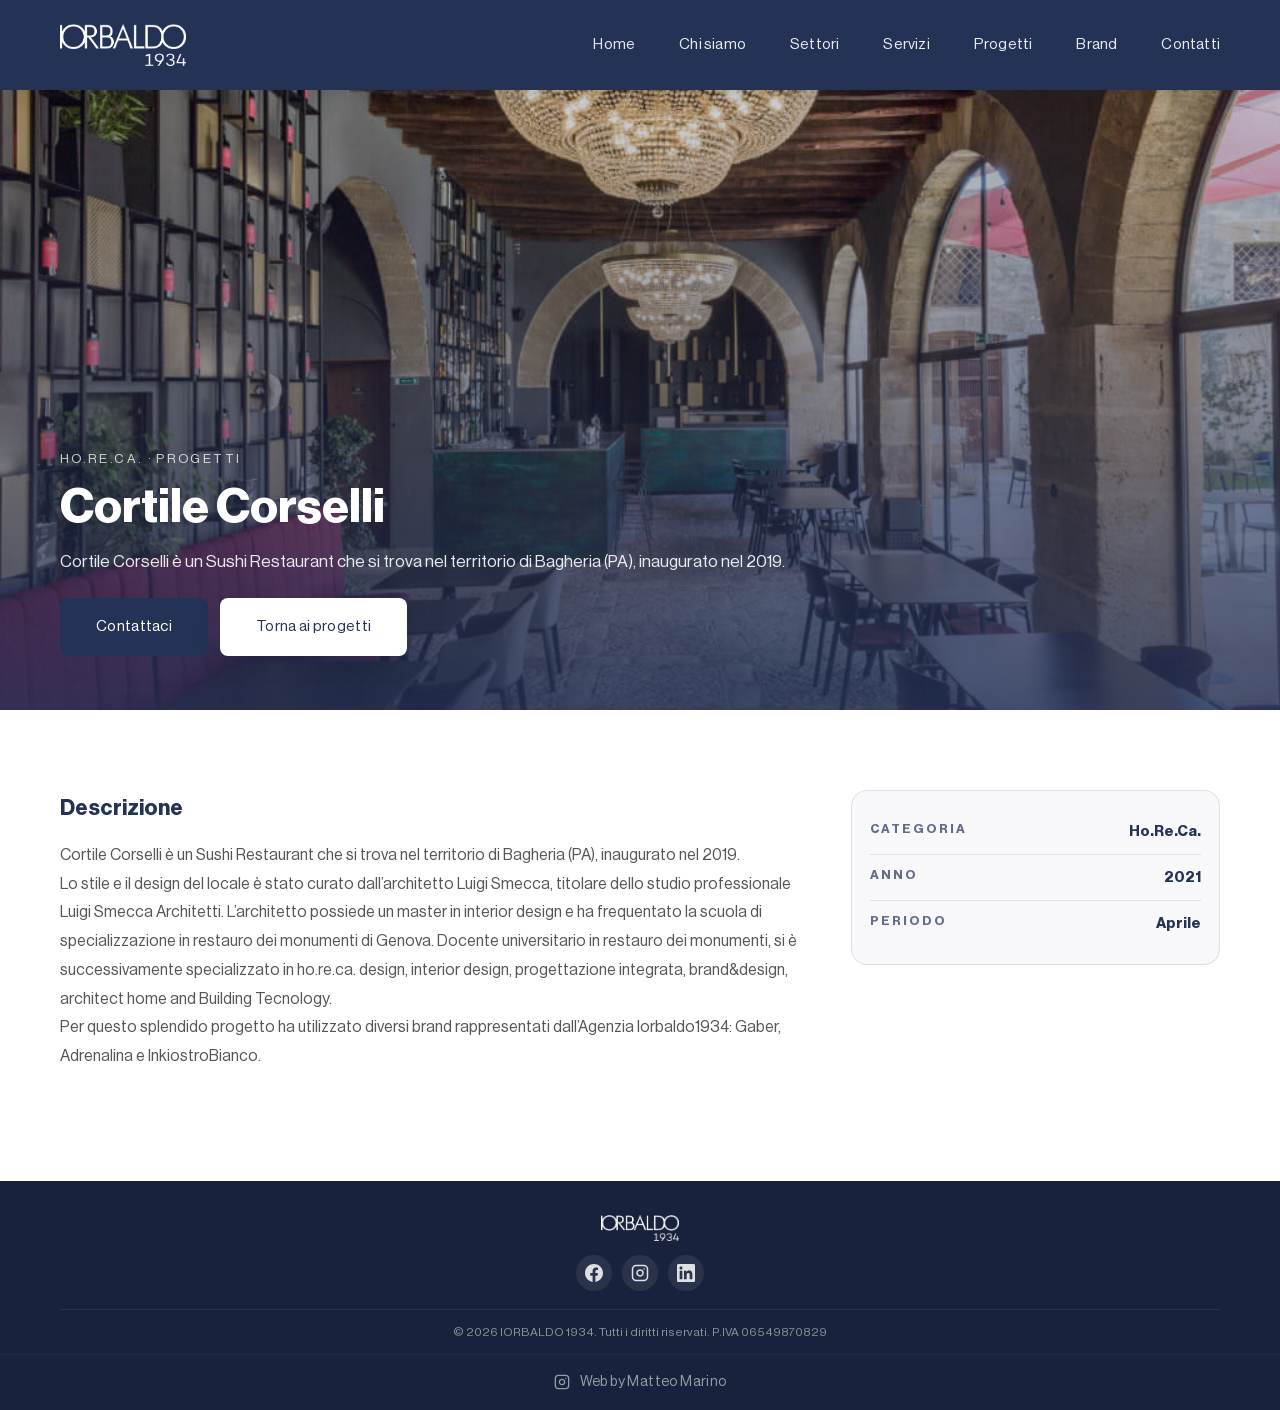
==== cortile-corselli.html @ 889327e1 "v1.1.7" ====
<!DOCTYPE html>
<html lang="it">
<head>
    <meta charset="UTF-8">
    <meta name="viewport" content="width=device-width, initial-scale=1.0">
    <title>Cortile Corselli | IORBALDO 1934</title>
    <meta name="description" content="Cortile Corselli: Sushi Restaurant a Bagheria (PA), progetto inaugurato nel 2019 con interior curato da Luigi Smecca Architetti.">
    <meta name="author" content="IORBALDO 1934">
    <meta name="robots" content="index, follow">
    <link rel="icon" type="image/png" href="favicon.png">
    <link rel="shortcut icon" href="favicon.ico">
    <link rel="apple-touch-icon" href="favicon.png">
    <meta name="theme-color" content="#243256">
    <link rel="stylesheet" href="style.css">
</head>
<body class="project-page">
    <header id="header" class="header">
        <div class="container">
            <nav class="navbar">
                <a href="index.html#home" class="logo" aria-label="Iorbaldo home">
                    <img src="Logo IORBALDO Bianco.png" alt="IORBALDO" class="logo-image">
                </a>
                <ul class="nav-menu" id="navMenu">
                    <li><a href="index.html#home" class="nav-link">Home</a></li>
                    <li><a href="index.html#about" class="nav-link">Chi siamo</a></li>
                    <li><a href="index.html#sectors" class="nav-link">Settori</a></li>
                    <li><a href="index.html#services" class="nav-link">Servizi</a></li>
                    <li><a href="index.html#projects" class="nav-link">Progetti</a></li>
                    <li><a href="index.html#brands" class="nav-link">Brand</a></li>
                    <li><a href="index.html#contact" class="nav-link">Contatti</a></li>
                </ul>
                <button class="hamburger" id="hamburger" aria-label="Menu" aria-expanded="false" aria-controls="navMenu">
                    <span></span>
                    <span></span>
                    <span></span>
                </button>
            </nav>
        </div>
    </header>
    <div class="mobile-menu-backdrop" id="mobileMenuBackdrop" aria-hidden="true"></div>

    <main class="project-detail">
        <section class="project-hero">
            <div class="project-hero-media">
                <img src="progetti/CortileCorselli/cortilecorselli.jpg" alt="Cortile Corselli" loading="eager">
            </div>
            <div class="project-hero-content">
                <div class="container">
                    <div class="project-hero-inner">
                        <p class="project-kicker">Ho.Re.Ca. · Progetti</p>
                        <h1 class="project-h1">Cortile Corselli</h1>
                        <p class="project-lead">
                            Cortile Corselli è un Sushi Restaurant che si trova nel territorio di Bagheria (PA), inaugurato nel 2019.
                        </p>
                        <div class="project-actions">
                            <a class="btn btn-primary" href="index.html#contact">Contattaci</a>
                            <a class="btn btn-light" href="index.html#projects">Torna ai progetti</a>
                        </div>
                    </div>
                </div>
            </div>
        </section>

        <section class="project-content">
            <div class="container">
                <div class="project-content-grid">
                    <div class="project-main">
                        <h2 class="project-h2">Descrizione</h2>
                        <p>
                            Cortile Corselli è un Sushi Restaurant che si trova nel territorio di Bagheria (PA), inaugurato nel 2019.
                        </p>
                        <p>
                            Lo stile e il design del locale è stato curato dall’architetto Luigi Smecca, titolare dello studio professionale Luigi Smecca Architetti. L’architetto possiede un master in interior design e ha frequentato la scuola di specializzazione in restauro dei monumenti di Genova. Docente universitario in restauro dei monumenti, si è successivamente specializzato in ho.re.ca. design, interior design, progettazione integrata, brand&design, architect home and Building Tecnology.
                        </p>
                        <p>
                            Per questo splendido progetto ha utilizzato diversi brand rappresentati dall’Agenzia Iorbaldo1934: Gaber, Adrenalina e InkiostroBianco.
                        </p>
                    </div>
                    <aside class="project-aside" aria-label="Dettagli progetto">
                        <div class="project-spec">
                            <div class="project-spec-row">
                                <span class="project-spec-label">Categoria</span>
                                <span class="project-spec-value">Ho.Re.Ca.</span>
                            </div>
                            <div class="project-spec-row">
                                <span class="project-spec-label">Anno</span>
                                <span class="project-spec-value">2021</span>
                            </div>
                            <div class="project-spec-row">
                                <span class="project-spec-label">Periodo</span>
                                <span class="project-spec-value">Aprile</span>
                            </div>
                        </div>
                    </aside>
                </div>
            </div>
        </section>
    </main>

    <footer class="footer">
        <div class="container">
            <div class="footer-inner">
                <a href="index.html#home" class="footer-logo">
                    <img src="Logo IORBALDO Bianco.png" alt="IORBALDO" class="footer-logo-image">
                </a>
                <div class="footer-social">
                    <a href="#" aria-label="Facebook" class="social-link">
                        <svg width="18" height="18" viewBox="0 0 24 24" fill="currentColor">
                            <path d="M24 12.073c0-6.627-5.373-12-12-12s-12 5.373-12 12c0 5.99 4.388 10.954 10.125 11.854v-8.385H7.078v-3.47h3.047V9.43c0-3.007 1.792-4.669 4.533-4.669 1.312 0 2.686.235 2.686.235v2.953H15.83c-1.491 0-1.956.925-1.956 1.874v2.25h3.328l-.532 3.47h-2.796v8.385C19.612 23.027 24 18.062 24 12.073z"/>
                        </svg>
                    </a>
                    <a href="#" aria-label="Instagram" class="social-link">
                        <svg width="18" height="18" viewBox="0 0 24 24" fill="none" stroke="currentColor" stroke-width="2" stroke-linecap="round" stroke-linejoin="round">
                            <rect x="2" y="2" width="20" height="20" rx="5" ry="5"></rect>
                            <path d="M16 11.37A4 4 0 1 1 12.63 8 4 4 0 0 1 16 11.37z"></path>
                            <line x1="17.5" y1="6.5" x2="17.51" y2="6.5"></line>
                        </svg>
                    </a>
                    <a href="#" aria-label="LinkedIn" class="social-link">
                        <svg width="18" height="18" viewBox="0 0 24 24" fill="currentColor">
                            <path d="M20.447 20.452h-3.554v-5.569c0-1.328-.027-3.037-1.852-3.037-1.853 0-2.136 1.445-2.136 2.939v5.667H9.351V9h3.414v1.561h.046c.477-.9 1.637-1.85 3.37-1.85 3.601 0 4.267 2.37 4.267 5.455v6.286zM5.337 7.433c-1.144 0-2.063-.926-2.063-2.065 0-1.138.92-2.063 2.063-2.063 1.14 0 2.064.925 2.064 2.063 0 1.139-.925 2.065-2.064 2.065zm1.782 13.019H3.555V9h3.564v11.452zM22.225 0H1.771C.792 0 0 .774 0 1.729v20.542C0 23.227.792 24 1.771 24h20.451C23.2 24 24 23.227 24 22.271V1.729C24 .774 23.2 0 22.222 0h.003z"/>
                        </svg>
                    </a>
                </div>
            </div>
            <div class="footer-bottom">
                <p>&copy; 2026 IORBALDO 1934. Tutti i diritti riservati. P.IVA 06549870829</p>
            </div>
        </div>
    </footer>

    <div class="web-credit">
        <div class="container">
            <a href="https://instagram.com/_matteomarino" target="_blank" rel="noopener noreferrer" class="web-credit-link">
                <svg width="16" height="16" viewBox="0 0 24 24" fill="none" stroke="currentColor" stroke-width="2" stroke-linecap="round" stroke-linejoin="round" aria-hidden="true">
                    <rect x="2" y="2" width="20" height="20" rx="5" ry="5"/>
                    <path d="M16 11.37A4 4 0 1 1 12.63 8 4 4 0 0 1 16 11.37z"/>
                    <line x1="17.5" y1="6.5" x2="17.51" y2="6.5"/>
                </svg>
                <span>Web by Matteo Marino</span>
            </a>
        </div>
    </div>

    <script src="script.js"></script>
</body>
</html>
---- style.css ----
/* =========================================
   IORBALDO 1934 - PREMIUM FURNITURE AGENCY
   ========================================= */

@font-face {
    font-family: 'Neue Haas Display';
    src: url('NeueHaasDisplayRoman.ttf') format('truetype');
    font-weight: 400;
    font-style: normal;
    font-display: swap;
}

@font-face {
    font-family: 'Neue Haas Display';
    src: url('NeueHaasDisplayBold.ttf') format('truetype');
    font-weight: 700;
    font-style: normal;
    font-display: swap;
}

/* --- RESET --- */
*,
*::before,
*::after {
    margin: 0;
    padding: 0;
    box-sizing: border-box;
}

/* --- CSS VARIABLES --- */
:root {
    /* Palette colori richiesta */
    --primary-blue: #243256;
    --primary-blue-dark: #18223C;
    --primary-blue-light: #31436F;
    --white: #ffffff;
    --gray-light: #f7f7f7;
    --gray-text: #555555;
    --black: #222222;
    
    /* Tipografia */
    --font-primary: 'Neue Haas Display', -apple-system, BlinkMacSystemFont, 'Helvetica Neue', Arial, sans-serif;
    --font-heading: 'Neue Haas Display', -apple-system, BlinkMacSystemFont, 'Helvetica Neue', Arial, sans-serif;
    
    /* Spacing */
    --section-padding: 100px;
    --container-width: 1400px;
    --radius-sm: 8px;
    --radius-md: 16px;
    --radius-lg: 24px;
    
    /* Transitions */
    --transition-fast: 0.2s cubic-bezier(0.4, 0, 0.2, 1);
    --transition-base: 0.35s cubic-bezier(0.4, 0, 0.2, 1);
    --transition-slow: 0.6s cubic-bezier(0.4, 0, 0.2, 1);
    
    /* Shadows */
    --shadow-sm: 0 2px 8px rgba(0, 0, 0, 0.04);
    --shadow-md: 0 8px 30px rgba(0, 0, 0, 0.06);
    --shadow-lg: 0 20px 60px rgba(0, 0, 0, 0.08);
    --shadow-xl: 0 30px 80px rgba(36, 50, 86, 0.12);
}

/* --- BASE --- */
html {
    scroll-behavior: smooth;
    -webkit-text-size-adjust: 100%;
    overflow-x: hidden;
    overscroll-behavior-x: none;
}

body {
    font-family: var(--font-primary);
    color: var(--black);
    background-color: var(--white);
    line-height: 1.7;
    font-weight: 400;
    font-size: 16px;
    overflow-x: hidden;
    width: 100%;
    touch-action: pan-y;
    -webkit-font-smoothing: antialiased;
    -moz-osx-font-smoothing: grayscale;
}

img {
    max-width: 100%;
    height: auto;
    display: block;
}

a {
    color: inherit;
    text-decoration: none;
    transition: color var(--transition-fast);
}

ul {
    list-style: none;
}

button {
    font-family: inherit;
    cursor: pointer;
    border: none;
    background: none;
}

/* --- CONTAINER --- */
.container {
    width: 100%;
    max-width: var(--container-width);
    margin: 0 auto;
    padding: 0 60px;
}

@media (max-width: 1024px) {
    :root {
        --section-padding: 100px;
    }
    .container {
        padding: 0 40px;
    }
}

@media (max-width: 768px) {
    :root {
        --section-padding: 80px;
    }
    .container {
        padding: 0 16px;
    }
    html {
        font-size: 14px;
    }
    p, li {
        line-height: 1.6;
    }
}

@media (max-width: 520px) {
    :root {
        --section-padding: 64px;
    }
    html {
        font-size: 13.5px;
    }
    .container {
        padding: 0 14px;
    }
}

/* --- GENERIC SECTIONS --- */
section {
    position: relative;
}

.section-header {
    text-align: left;
    max-width: 800px;
    margin: 0 0 56px;
}

.section-title {
    font-family: var(--font-heading);
    font-size: 2.75rem;
    font-weight: 700;
    color: var(--black);
    line-height: 1.2;
    margin-bottom: 10px;
    position: relative;
    display: inline-block;
}

.title-underline {
    display: block;
    width: 70px;
    height: 4px;
    background-color: var(--primary-blue);
    border-radius: 2px;
    margin-top: 18px;
}

.title-underline.center {
    margin: 18px 0 0;
}

.section-subtitle {
    font-size: 1.1rem;
    color: var(--gray-text);
    margin-top: 20px;
    line-height: 1.7;
}

@media (max-width: 768px) {
    .section-title {
        font-size: 1.75rem;
    }
    .section-subtitle {
        font-size: 0.92rem;
        margin-top: 14px;
    }
    .section-header {
        margin-bottom: 44px;
    }
    .title-underline {
        width: 54px;
        height: 3px;
        margin-top: 12px;
    }
    .title-underline.center {
        margin-top: 12px;
    }
}

@media (max-width: 520px) {
    .section-title {
        font-size: 1.45rem;
    }
    .section-subtitle {
        font-size: 0.85rem;
    }
    .section-header {
        margin-bottom: 32px;
    }
}

/* --- BUTTONS --- */
.btn {
    display: inline-flex;
    align-items: center;
    justify-content: center;
    gap: 10px;
    padding: 16px 36px;
    font-size: 0.95rem;
    font-weight: 500;
    letter-spacing: 0.3px;
    border-radius: var(--radius-sm);
    transition: all var(--transition-base);
    cursor: pointer;
    white-space: nowrap;
    text-align: center;
}

.btn-primary {
    background-color: var(--primary-blue);
    color: var(--white);
    box-shadow: 0 8px 24px rgba(36, 50, 86, 0.2);
}

.btn-primary:hover {
    background-color: var(--primary-blue-dark);
    box-shadow: 0 12px 32px rgba(36, 50, 86, 0.3);
    transform: translateY(-2px);
}

.btn-primary:active {
    transform: translateY(0);
}

.btn-light {
    background-color: var(--white);
    color: var(--primary-blue);
    box-shadow: 0 8px 24px rgba(0, 0, 0, 0.1);
}

.btn-light:hover {
    background-color: #f0f7ff;
    transform: translateY(-2px);
    box-shadow: 0 12px 32px rgba(0, 0, 0, 0.15);
}

.btn-full {
    width: 100%;
}

.btn-sm {
    padding: 11px 24px;
    font-size: 0.82rem;
    letter-spacing: 0.4px;
    font-weight: 600;
    text-transform: uppercase;
    gap: 8px;
}

.btn-sm svg {
    width: 14px !important;
    height: 14px !important;
}

/* --- HEADER / NAVBAR --- */
.header {
    position: fixed;
    top: 0;
    left: 0;
    width: 100%;
    z-index: 1000;
    background-color: var(--primary-blue);
    transition: all var(--transition-base);
    box-shadow: 0 2px 20px rgba(24, 34, 60, 0.15);
}

.navbar {
    display: flex;
    align-items: center;
    justify-content: space-between;
    height: 90px;
    transition: height var(--transition-base);
}

/* Logo Header */
.logo {
    display: inline-flex;
    align-items: center;
    justify-content: center;
    height: 100%;
    text-decoration: none;
    transition: transform var(--transition-fast);
}

.logo:hover {
    transform: scale(1.02);
}

.logo-image {
    display: block;
    width: auto;
    height: 42px;
    object-fit: contain;
    transition:
        height var(--transition-base),
        filter var(--transition-base),
        transform var(--transition-fast);
}

.header.scrolled .logo-image {
    height: 36px;
}

.logo:active .logo-image {
    transform: scale(0.98);
}

/* Nav Menu */
.nav-menu {
    display: flex;
    align-items: center;
    gap: 44px;
}

.nav-link {
    position: relative;
    font-size: 0.95rem;
    font-weight: 400;
    color: rgba(255, 255, 255, 0.9);
    padding: 8px 0;
    letter-spacing: 0.2px;
}

.nav-link::after {
    content: '';
    position: absolute;
    bottom: 0;
    left: 0;
    width: 0;
    height: 2px;
    background-color: var(--white);
    transition: width var(--transition-base);
    border-radius: 1px;
}

.nav-link:hover,
.nav-link.active {
    color: var(--white);
}

.nav-link:hover::after,
.nav-link.active::after {
    width: 100%;
}

/* Hamburger */
.hamburger {
    display: none;
    flex-direction: column;
    gap: 6px;
    padding: 8px;
    border: 0;
    border-radius: 0;
    background: transparent;
    z-index: 1001;
    transition: transform var(--transition-base), opacity var(--transition-base);
}

.hamburger span {
    width: 28px;
    height: 2px;
    background-color: var(--white);
    transition: all var(--transition-base);
    border-radius: 2px;
}

.hamburger:hover {
    transform: translateY(-1px);
    opacity: 0.82;
}

.mobile-menu-backdrop {
    position: fixed;
    inset: 0;
    background: rgba(7, 20, 38, 0.42);
    backdrop-filter: blur(6px);
    -webkit-backdrop-filter: blur(6px);
    opacity: 0;
    visibility: hidden;
    pointer-events: none;
    transition: opacity var(--transition-base), visibility var(--transition-base);
    z-index: 998;
}

.mobile-menu-backdrop.active {
    opacity: 1;
    visibility: visible;
    pointer-events: auto;
}

.hamburger.active span:nth-child(1) {
    transform: translateY(8px) rotate(45deg);
}

.hamburger.active span:nth-child(2) {
    opacity: 0;
    transform: translateX(-10px);
}

.hamburger.active span:nth-child(3) {
    transform: translateY(-8px) rotate(-45deg);
}

/* Header Scroll State */
.header.scrolled {
    background-color: rgba(36, 50, 86, 0.97);
    backdrop-filter: blur(10px);
    -webkit-backdrop-filter: blur(10px);
    box-shadow: 0 4px 30px rgba(24, 34, 60, 0.25);
}

.header.scrolled .navbar {
    height: 72px;
}

/* Mobile Menu */
@media (max-width: 960px) {
    .navbar {
        position: relative;
        justify-content: space-between;
    }

    .logo {
        position: static;
        left: auto;
        transform: none;
    }

    .hamburger {
        display: flex;
    }
    
    .nav-menu {
        position: fixed;
        top: 14px;
        right: -100%;
        width: min(390px, calc(100% - 28px));
        height: calc(100vh - 28px);
        background: rgba(24, 34, 60, 0.98);
        flex-direction: column;
        align-items: flex-start;
        justify-content: flex-start;
        padding: 92px 24px 24px;
        gap: 0;
        border-radius: 20px 0 0 20px;
        border: 0;
        transition: right var(--transition-slow);
        box-shadow: -18px 0 42px rgba(0, 0, 0, 0.22);
        overflow-y: auto;
        z-index: 999;
    }

    .nav-menu::before {
        content: 'Menu';
        display: block;
        width: 100%;
        margin-bottom: 18px;
        font-size: 0.78rem;
        line-height: 1;
        font-weight: 600;
        letter-spacing: 0.22em;
        text-transform: uppercase;
        color: rgba(255, 255, 255, 0.66);
    }

    .nav-menu li {
        width: 100%;
        list-style: none;
        opacity: 0;
        transform: translateX(16px);
        transition: opacity 0.35s ease, transform 0.45s ease;
    }
    
    .nav-menu.active {
        right: 0;
    }
    
    .nav-menu.active li {
        opacity: 1;
        transform: translateX(0);
    }

    .nav-menu.active li:nth-child(1) { transition-delay: 0.05s; }
    .nav-menu.active li:nth-child(2) { transition-delay: 0.08s; }
    .nav-menu.active li:nth-child(3) { transition-delay: 0.11s; }
    .nav-menu.active li:nth-child(4) { transition-delay: 0.14s; }
    .nav-menu.active li:nth-child(5) { transition-delay: 0.17s; }
    .nav-menu.active li:nth-child(6) { transition-delay: 0.2s; }
    .nav-menu.active li:nth-child(7) { transition-delay: 0.23s; }

    .nav-link {
        display: flex;
        align-items: center;
        justify-content: space-between;
        font-size: 1rem;
        font-weight: 400;
        padding: 15px 0;
        width: 100%;
        color: rgba(255, 255, 255, 0.92);
        border: 0;
        border-bottom: 1px solid rgba(255, 255, 255, 0.12);
        border-radius: 0;
        background: transparent;
        box-shadow: none;
    }
    
    .nav-link::after {
        display: block;
        position: static;
        width: auto;
        height: auto;
        background: none;
        content: '›';
        font-size: 1.25rem;
        line-height: 1;
        color: rgba(255, 255, 255, 0.62);
        transition: transform var(--transition-base), color var(--transition-base);
    }
    
    .nav-link:hover,
    .nav-link.active {
        color: var(--white);
        padding-left: 6px;
        background: transparent;
        border-color: rgba(255, 255, 255, 0.22);
        transform: none;
    }

    .nav-link:hover::after,
    .nav-link.active::after {
        color: var(--white);
        transform: translateX(3px);
    }

    .logo-image {
        height: 36px;
    }
    .header.scrolled .logo-image {
        height: 32px;
    }
}

/* Mobile ancora più piccolo (≤600px) */
@media (max-width: 600px) {
    .hamburger {
        padding: 6px;
    }
    .hamburger span {
        width: 24px;
    }
    .nav-menu {
        top: 10px;
        width: calc(100% - 20px);
        height: calc(100vh - 20px);
        padding: 82px 16px 18px;
        border-radius: 16px 0 0 16px;
    }
    .nav-menu::before {
        font-size: 0.72rem;
        margin-bottom: 14px;
    }
    .nav-link {
        font-size: 0.95rem;
        padding: 13px 0;
    }
    .logo-image {
        height: 30px;
    }
    .header.scrolled .logo-image {
        height: 26px;
    }
}

/* --- HERO SECTION (background image full screen, testi centrati) --- */
.hero {
    min-height: 100vh;
    padding-top: 0;
    display: flex;
    align-items: center;
    justify-content: center;
    position: relative;
    background-color: #0b1a2e;
    overflow: hidden;
}

.hero-slider {
    position: absolute;
    inset: 0;
    z-index: 0;
}

.hero-slide {
    position: absolute;
    inset: 0;
    background-size: cover;
    background-position: center;
    background-repeat: no-repeat;
    opacity: 0;
    transform: translateZ(0) scale(1.02);
    -webkit-transform: translateZ(0) scale(1.02);
    backface-visibility: hidden;
    -webkit-backface-visibility: hidden;
    transition: opacity 0.9s ease, transform 5.2s linear;
    will-change: opacity, transform;
}

.hero-slide.active {
    opacity: 1;
    transform: translateZ(0) scale(1.06);
    -webkit-transform: translateZ(0) scale(1.06);
}

.hero-overlay {
    position: absolute;
    inset: 0;
    background: transparent;
    z-index: 1;
    pointer-events: none;
}

.hero-content {
    position: relative;
    z-index: 2;
    text-align: center;
    max-width: 880px;
    margin: 0 auto;
    padding: 120px 0 60px;
    animation: heroFadeUp 1.2s cubic-bezier(0.22, 1, 0.36, 1);
}

.hero-brand-wrap {
    position: absolute;
    left: 0;
    right: 0;
    bottom: 0;
    padding: 18px 0;
    background-color: rgba(36, 50, 86, 0.78);
    border-top: 1px solid rgba(255, 255, 255, 0.12);
    z-index: 3;
    pointer-events: auto;
}

.hero-brand-inner {
    display: flex;
    justify-content: flex-end;
}

.hero-brand {
    display: none;
    flex-direction: column;
    align-items: flex-end;
    gap: 12px;
}

.hero-brand.active {
    display: flex;
}

.hero-brand img {
    height: 34px;
    width: auto;
    opacity: 0.92;
    filter: brightness(0) invert(1);
}

.hero-brand-btn {
    padding: 10px 16px;
    font-size: 0.82rem;
    font-weight: 600;
}

/* Hero Eyebrow */
.hero-eyebrow {
    display: inline-block;
    font-size: 0.88rem;
    font-weight: 600;
    letter-spacing: 4px;
    text-transform: uppercase;
    color: #ffffff;
    margin-bottom: 28px;
    padding: 10px 26px;
    background-color: rgba(36, 50, 86, 0.7);
    backdrop-filter: blur(6px);
    border: 1px solid rgba(255, 255, 255, 0.3);
    border-radius: 50px;
    box-shadow: 0 6px 20px rgba(0, 0, 0, 0.2);
}

.hero-title {
    font-family: var(--font-heading);
    font-size: 3.6rem;
    font-weight: 700;
    line-height: 1.12;
    color: #ffffff;
    margin-bottom: 28px;
    letter-spacing: -0.6px;
    text-shadow: 0 4px 24px rgba(0, 0, 0, 0.45);
}

.hero-title strong {
    color: #ffffff;
    font-weight: 700;
    background: linear-gradient(135deg, #ffffff 0%, #d3e7ff 100%);
    -webkit-background-clip: text;
    background-clip: text;
    -webkit-text-fill-color: transparent;
}

.hero-description {
    font-size: 1.18rem;
    color: rgba(255, 255, 255, 0.92);
    margin: 0 auto 44px;
    line-height: 1.8;
    max-width: 700px;
    font-weight: 300;
    text-shadow: 0 2px 14px rgba(0, 0, 0, 0.35);
}

.hero-content .btn {
    padding: 17px 40px;
    font-size: 0.98rem;
    font-weight: 600;
    letter-spacing: 0.6px;
    box-shadow: 0 14px 34px rgba(36, 50, 86, 0.5);
    border: 1px solid rgba(255, 255, 255, 0.25);
}

.hero-content .btn:hover {
    transform: translateY(-3px) scale(1.02);
    box-shadow: 0 20px 44px rgba(36, 50, 86, 0.65);
}

/* Scroll Down Indicator - adattato a sfondo scuro */
.scroll-down {
    position: absolute;
    bottom: 28px;
    left: 50%;
    transform: translateX(-50%);
    z-index: 3;
    width: 30px;
    height: 50px;
    display: flex;
    align-items: flex-start;
    justify-content: center;
    border: 2px solid rgba(255, 255, 255, 0.9);
    border-radius: 20px;
    transition: all var(--transition-base);
}

.scroll-down span {
    display: block;
    width: 5px;
    height: 10px;
    background-color: #ffffff;
    border-radius: 3px;
    margin-top: 8px;
    animation: scrollDown 2s ease-in-out infinite;
    box-shadow: 0 0 8px rgba(255, 255, 255, 0.5);
}

.scroll-down:hover {
    border-color: #ffffff;
    transform: translateX(-50%) scale(1.06);
    box-shadow: 0 0 20px rgba(255, 255, 255, 0.25);
}

.scroll-down:hover span {
    background-color: #ffffff;
}

@keyframes scrollDown {
    0%, 100% {
        transform: translateY(0);
        opacity: 1;
    }
    50% {
        transform: translateY(12px);
        opacity: 0.4;
    }
}

/* Hero Animations */
@keyframes heroFadeUp {
    from {
        opacity: 0;
        transform: translateY(40px);
    }
    to {
        opacity: 1;
        transform: translateY(0);
    }
}

/* Responsive Hero */
@media (max-width: 1024px) {
    .hero-slide {
        background-position: 60% center;
    }
    .hero-content {
        max-width: 760px;
        padding: 110px 0 60px;
    }
    .hero-title {
        font-size: 2.8rem;
    }
    .hero-description {
        font-size: 1.05rem;
        max-width: 620px;
        margin-bottom: 38px;
    }
}

@media (max-width: 768px) {
    .hero {
        min-height: 100vh;
        padding: 0;
    }
    .hero-slide {
        background-position: 70% center;
    }
    .hero-overlay {
        background: transparent;
    }
    .hero-content {
        padding: 100px 0 70px;
    }
    .hero-eyebrow {
        font-size: 0.76rem;
        letter-spacing: 3px;
        padding: 8px 20px;
        margin-bottom: 22px;
    }
    .hero-title {
        font-size: 1.9rem;
        margin-bottom: 22px;
    }
    .hero-description {
        font-size: 0.95rem;
        margin-bottom: 32px;
        max-width: 520px;
    }
    .hero-content .btn {
        padding: 13px 30px;
        font-size: 0.88rem;
    }
    .hero-brand-wrap {
        padding: 14px 0;
    }
    .hero-brand {
        gap: 10px;
    }
    .hero-brand img {
        height: 28px;
    }
    .hero-brand-btn {
        padding: 9px 14px;
        font-size: 0.78rem;
    }
    .scroll-down {
        display: none;
    }
}

@media (max-width: 520px) {
    .hero-slide {
        background-position: 75% center;
    }
    .hero-content {
        padding: 90px 0 60px;
    }
    .hero-eyebrow {
        font-size: 0.7rem;
        letter-spacing: 2.4px;
        padding: 6px 18px;
        margin-bottom: 18px;
    }
    .hero-title {
        font-size: 1.55rem;
        margin-bottom: 18px;
    }
    .hero-description {
        font-size: 0.86rem;
        line-height: 1.7;
        margin-bottom: 28px;
    }
    .hero-content .btn {
        padding: 12px 26px;
        font-size: 0.82rem;
    }
    .hero-brand img {
        height: 26px;
    }
    .hero-brand-btn {
        padding: 9px 13px;
    }
}

/* --- ABOUT SECTION --- */
.about {
    padding: var(--section-padding) 0;
    background-color: var(--white);
}

.about-grid {
    display: grid;
    grid-template-columns: 1.1fr 1fr;
    gap: 100px;
    align-items: center;
}

.about-text p {
    color: var(--gray-text);
    font-size: 1rem;
    margin-bottom: 20px;
}

.about-text p strong {
    color: var(--black);
    font-weight: 600;
}

.about-list {
    display: grid;
    grid-template-columns: repeat(2, 1fr);
    gap: 12px 24px;
    margin: 28px 0 32px;
}

.about-list li {
    display: flex;
    align-items: center;
    gap: 12px;
    font-size: 1rem;
    color: var(--black);
    font-weight: 500;
}

.list-dot {
    flex-shrink: 0;
    width: 10px;
    height: 10px;
    border-radius: 50%;
    background-color: var(--primary-blue);
    box-shadow: 0 0 0 4px rgba(36, 50, 86, 0.12);
}

.about-image img {
    width: 100%;
    aspect-ratio: 4/5;
    object-fit: cover;
    border-radius: var(--radius-lg);
    box-shadow: var(--shadow-lg);
    transition: transform var(--transition-slow), box-shadow var(--transition-slow);
    position: relative;
    z-index: 2;
}

.about-image {
    position: relative;
    margin-left: auto;
}

.about-image::before {
    content: none;
    position: absolute;
    top: -18px;
    left: -18px;
    width: 72%;
    height: 72%;
    background-color: rgba(36, 50, 86, 0.06);
    border-radius: var(--radius-lg);
    z-index: 1;
}

.about-image::after {
    content: none;
    position: absolute;
    bottom: -18px;
    right: -18px;
    width: 72%;
    height: 72%;
    border: 1px solid rgba(36, 50, 86, 0.18);
    border-radius: var(--radius-lg);
    z-index: 1;
}

.about-image:hover img {
    transform: scale(1.03);
    box-shadow: var(--shadow-xl);
}

@media (max-width: 1024px) {
    .about-grid {
        grid-template-columns: 1fr;
        gap: 50px;
    }
    .about-text {
        order: 2;
    }
    .about-image {
        order: 1;
        max-width: 520px;
        margin: 0 auto;
    }
}

@media (max-width: 768px) {
    .about-grid {
        gap: 38px;
    }
    .about-text {
        text-align: left;
    }
    .about-text p {
        font-size: 0.98rem;
        line-height: 1.75;
        max-width: 560px;
        margin-left: 0;
        margin-right: 0;
    }
    .about-list {
        grid-template-columns: repeat(2, 1fr);
        gap: 10px 14px;
        margin: 22px 0 24px;
        justify-items: start;
    }
    .about-list li {
        font-size: 0.92rem;
        gap: 8px;
        justify-content: flex-start;
        width: 100%;
    }
    .list-dot {
        width: 8px;
        height: 8px;
        box-shadow: 0 0 0 3px rgba(36, 50, 86, 0.12);
    }
    .about .title-underline {
        margin-left: 0;
        margin-right: 0;
    }
}

@media (max-width: 520px) {
    .about-list {
        grid-template-columns: 1fr;
    }
}

/* --- SECTORS SECTION --- */
.sectors {
    padding: var(--section-padding) 0;
    background-color: var(--gray-light);
}

.sectors-grid {
    display: grid;
    grid-template-columns: repeat(4, 1fr);
    gap: 32px;
}

.sector-card {
    background-color: var(--white);
    padding: 44px 32px;
    border-radius: var(--radius-md);
    border: 2px solid transparent;
    box-shadow: var(--shadow-sm);
    transition: all var(--transition-base);
    text-align: center;
    position: relative;
    overflow: hidden;
}

.sector-card::before {
    content: '';
    position: absolute;
    top: 0;
    left: 0;
    right: 0;
    height: 4px;
    background: linear-gradient(90deg, var(--primary-blue), var(--primary-blue-light));
    transform: scaleX(0);
    transform-origin: left;
    transition: transform var(--transition-base);
}

.sector-card:hover {
    transform: translateY(-10px);
    box-shadow: var(--shadow-lg);
    border-color: var(--primary-blue);
}

.sector-card:hover::before {
    transform: scaleX(1);
}

.sector-icon {
    width: 72px;
    height: 72px;
    margin: 0 auto 24px;
    display: inline-flex;
    align-items: center;
    justify-content: center;
    border-radius: var(--radius-md);
    background: linear-gradient(135deg, rgba(36, 50, 86, 0.12), rgba(49, 67, 111, 0.08));
    color: var(--primary-blue);
    transition: all var(--transition-base);
}

.sector-icon svg {
    width: 34px;
    height: 34px;
}

.sector-card:hover .sector-icon {
    background: linear-gradient(135deg, var(--primary-blue), var(--primary-blue-light));
    color: var(--white);
    transform: scale(1.06) rotate(-2deg);
    box-shadow: 0 10px 25px rgba(36, 50, 86, 0.28);
}

.sector-title {
    font-size: 1.35rem;
    font-weight: 600;
    color: var(--black);
    margin-bottom: 14px;
}

.sector-desc {
    font-size: 0.95rem;
    color: var(--gray-text);
    line-height: 1.7;
}

@media (max-width: 1024px) {
    .sectors-grid {
        grid-template-columns: repeat(2, 1fr);
        gap: 24px;
    }
    .sector-card {
        padding: 32px 24px;
    }
}

@media (max-width: 520px) {
    .sectors-grid {
        grid-template-columns: repeat(2, minmax(0, 1fr));
        gap: 14px;
    }
    .sector-card {
        padding: 20px 14px;
    }
}

@media (max-width: 389px) {
    .sectors-grid {
        grid-template-columns: 1fr;
        gap: 18px;
    }
    .sector-card {
        padding: 24px 18px;
    }
}

/* --- SERVIZI SECTION --- */
.services {
    padding: var(--section-padding) 0;
    background-color: var(--white);
    position: relative;
}

.services-grid {
    display: grid;
    grid-template-columns: repeat(3, 1fr);
    gap: 32px;
    margin-top: 60px;
}

.service-card {
    background-color: var(--white);
    border-radius: var(--radius-lg);
    padding: 42px 32px;
    border: 1px solid rgba(36, 50, 86, 0.12);
    box-shadow: var(--shadow-sm);
    position: relative;
    overflow: hidden;
    transition: all var(--transition-base);
    will-change: transform;
}

.service-card::before {
    content: '';
    position: absolute;
    top: 0;
    left: 0;
    right: 0;
    height: 4px;
    background: linear-gradient(90deg, var(--primary-blue), var(--primary-blue-light));
    transform: scaleX(0);
    transform-origin: left;
    transition: transform var(--transition-base);
}

.service-card:hover {
    transform: translateY(-10px);
    box-shadow: var(--shadow-lg);
    border-color: var(--primary-blue);
}

.service-card:hover::before {
    transform: scaleX(1);
}

.service-icon {
    width: 68px;
    height: 68px;
    border-radius: var(--radius-md);
    background: linear-gradient(135deg, rgba(36, 50, 86, 0.1), rgba(49, 67, 111, 0.08));
    color: var(--primary-blue);
    display: flex;
    align-items: center;
    justify-content: center;
    margin-bottom: 26px;
    transition: all var(--transition-base);
}

.service-card:hover .service-icon {
    background: linear-gradient(135deg, var(--primary-blue), var(--primary-blue-light));
    color: var(--white);
    transform: scale(1.08) rotate(-3deg);
    box-shadow: 0 10px 25px rgba(36, 50, 86, 0.28);
}

.service-title {
    font-size: 1.3rem;
    font-weight: 600;
    color: var(--black);
    margin-bottom: 14px;
    position: relative;
    padding-bottom: 14px;
}

.service-title::after {
    content: '';
    position: absolute;
    bottom: 0;
    left: 0;
    width: 40px;
    height: 2px;
    background-color: var(--primary-blue);
    transition: width var(--transition-base);
}

.service-card:hover .service-title::after {
    width: 70px;
}

.service-desc {
    font-size: 0.95rem;
    color: var(--gray-text);
    line-height: 1.75;
}

@media (max-width: 960px) {
    .services-grid {
        grid-template-columns: repeat(2, 1fr);
        gap: 24px;
    }
    .service-card {
        padding: 32px 22px;
    }
    .services-grid {
        margin-top: 44px;
    }
}

@media (max-width: 520px) {
    .services-grid {
        grid-template-columns: repeat(2, minmax(0, 1fr));
        gap: 14px;
    }
    .service-card {
        padding: 20px 14px;
    }
    .service-icon {
        width: 48px;
        height: 48px;
    }
    .service-title {
        font-size: 0.98rem;
    }
    .service-desc {
        font-size: 0.8rem;
        line-height: 1.5;
    }
}

@media (max-width: 389px) {
    .services-grid {
        grid-template-columns: 1fr;
        gap: 18px;
    }
    .service-card {
        padding: 24px 18px;
    }
    .service-icon {
        width: 56px;
        height: 56px;
    }
    .service-title {
        font-size: 1.08rem;
    }
    .service-desc {
        font-size: 0.88rem;
    }
}

/* --- NUMBERS SECTION --- */
.numbers {
    padding: var(--section-padding) 0;
    background-color: var(--primary-blue);
    background-image: 
        radial-gradient(circle at 10% 20%, rgba(255, 255, 255, 0.08) 0%, transparent 50%),
        radial-gradient(circle at 90% 80%, rgba(255, 255, 255, 0.08) 0%, transparent 50%);
    position: relative;
    overflow: hidden;
}

.numbers-grid {
    display: grid;
    grid-template-columns: repeat(4, 1fr);
    gap: 40px;
    text-align: center;
    position: relative;
    z-index: 2;
}

.number-item {
    color: var(--white);
    position: relative;
}

.number-item::after {
    content: '';
    position: absolute;
    right: -20px;
    top: 50%;
    transform: translateY(-50%);
    width: 1px;
    height: 60%;
    background: rgba(255, 255, 255, 0.15);
}

.number-item:last-child::after {
    display: none;
}

.number-counter {
    font-size: 4rem;
    font-weight: 700;
    line-height: 1;
    display: inline-block;
    letter-spacing: -1px;
}

.number-plus {
    font-size: 3rem;
    font-weight: 300;
    margin-left: 4px;
    opacity: 0.8;
}

.number-label {
    font-size: 0.95rem;
    font-weight: 400;
    margin-top: 14px;
    letter-spacing: 0.5px;
    text-transform: uppercase;
    opacity: 0.85;
}

@media (max-width: 1024px) {
    .numbers-grid {
        grid-template-columns: repeat(2, 1fr);
        gap: 50px 32px;
    }
    .number-item::after {
        display: none;
    }
    .numbers {
        padding: var(--section-padding) 0;
    }
}

@media (max-width: 600px) {
    .numbers {
        padding: var(--section-padding) 0;
    }
    .numbers-grid {
        gap: 40px 20px;
    }
    .number-counter {
        font-size: 2.4rem;
    }
    .number-plus {
        font-size: 1.6rem;
    }
    .number-label {
        font-size: 0.82rem;
        margin-top: 8px;
    }
}

/* --- BRANDS SECTION --- */
.brands {
    padding: var(--section-padding) 0;
    background-color: var(--white);
}

.brands-groups {
    display: grid;
    grid-template-columns: repeat(2, minmax(0, 1fr));
    gap: 28px;
    max-width: 1100px;
    margin: 0 auto;
}

.brands-group {
    background-color: var(--white);
    border: 1px solid #eee;
    border-radius: var(--radius-lg);
    padding: 28px 28px 24px;
    transition: all var(--transition-base);
    text-align: center;
}

.brands-group:hover {
    border-color: rgba(36, 50, 86, 0.22);
    box-shadow: var(--shadow-md);
    transform: translateY(-3px);
}

.brands-group-title {
    font-size: 0.82rem;
    letter-spacing: 0.12em;
    text-transform: uppercase;
    color: var(--primary-blue);
    margin-bottom: 16px;
    line-height: 1.3;
}

.brands-logos {
    display: grid;
    grid-template-columns: repeat(auto-fit, minmax(140px, 1fr));
    gap: 12px;
    align-items: center;
}

.brand-logo {
    display: flex;
    align-items: center;
    justify-content: center;
    padding: 16px 18px;
    border-radius: 14px;
    border: 1px solid rgba(36, 50, 86, 0.12);
    background-color: rgba(36, 50, 86, 0.02);
    transition: border-color var(--transition-base), background-color var(--transition-base);
    min-height: 76px;
}

.brand-logo img {
    width: auto;
    max-width: 100%;
    max-height: 34px;
    object-fit: contain;
    filter: grayscale(100%);
    opacity: 0.88;
    transition: filter var(--transition-base), opacity var(--transition-base), transform var(--transition-fast);
}

.brands-group:hover .brand-logo img {
    filter: grayscale(0%);
    opacity: 1;
}

.brand-logo:hover img {
    transform: scale(1.02);
}

.brands-chips {
    display: flex;
    flex-wrap: wrap;
    gap: 10px;
    justify-content: center;
}

.brand-chip {
    display: inline-flex;
    align-items: center;
    padding: 10px 14px;
    border-radius: 999px;
    border: 1px solid rgba(36, 50, 86, 0.16);
    background-color: rgba(36, 50, 86, 0.03);
    color: var(--black);
    font-size: 0.92rem;
    font-weight: 500;
    transition: all var(--transition-base);
}

.brands-group:hover .brand-chip {
    border-color: rgba(36, 50, 86, 0.22);
}

.brands-grid {
    display: grid;
    grid-template-columns: repeat(4, 1fr);
    gap: 24px;
    max-width: 1000px;
    margin: 0 auto;
}

.brand-item {
    background-color: var(--white);
    border: 1px solid #eee;
    border-radius: var(--radius-md);
    padding: 40px 28px;
    display: flex;
    align-items: center;
    justify-content: center;
    transition: all var(--transition-base);
    min-height: 120px;
    cursor: pointer;
}

.brand-logo-placeholder {
    font-size: 1.15rem;
    font-weight: 600;
    color: var(--gray-text);
    text-align: center;
    filter: grayscale(100%);
    transition: all var(--transition-base);
    letter-spacing: 0.5px;
}

.brand-item:hover {
    border-color: var(--primary-blue);
    box-shadow: var(--shadow-md);
    transform: translateY(-4px);
    background-color: rgba(36, 50, 86, 0.02);
}

.brand-item:hover .brand-logo-placeholder {
    filter: grayscale(0%);
    color: var(--primary-blue);
    transform: scale(1.05);
}

@media (max-width: 1024px) {
    .brands-groups {
        gap: 20px;
    }
    .brands-group {
        padding: 24px 22px 20px;
    }
    .brand-chip {
        font-size: 0.88rem;
        padding: 9px 12px;
    }
    .brands-grid {
        grid-template-columns: repeat(3, 1fr);
        gap: 20px;
    }
    .brand-item {
        padding: 32px 22px;
    }
}

@media (max-width: 768px) {
    .brands-groups {
        grid-template-columns: 1fr;
        gap: 16px;
    }
    .brands-group {
        padding: 20px 18px 18px;
        border-radius: var(--radius-md);
    }
    .brands-group-title {
        font-size: 0.76rem;
        margin-bottom: 14px;
    }
    .brands-logos {
        grid-template-columns: repeat(3, minmax(0, 1fr));
        gap: 10px;
    }
    .brand-logo {
        padding: 14px 14px;
        min-height: 70px;
        border-radius: 12px;
    }
    .brand-logo img {
        max-height: 30px;
    }
    .brands-chips {
        gap: 8px;
    }
    .brand-chip {
        font-size: 0.84rem;
        padding: 8px 12px;
    }
    .brands-grid {
        grid-template-columns: repeat(3, 1fr);
        gap: 14px;
    }
    .brand-item {
        padding: 24px 16px;
        min-height: 110px;
    }
}

@media (max-width: 520px) {
    .brands-group {
        padding: 18px 16px 16px;
    }
    .brands-logos {
        gap: 9px;
    }
    .brand-logo {
        padding: 12px 10px;
        min-height: 62px;
        border-radius: 10px;
    }
    .brand-logo img {
        max-height: 28px;
    }
    .brand-chip {
        font-size: 0.8rem;
        padding: 7px 11px;
    }
    .brands-grid {
        grid-template-columns: repeat(3, 1fr);
        gap: 10px;
    }
    .brand-item {
        padding: 18px 10px;
        min-height: 86px;
        border-radius: 10px;
    }
}

/* --- CTA SECTION --- */
.cta-section {
    padding: var(--section-padding) 0;
    position: relative;
    background-image: url('https://images.unsplash.com/photo-1616486338812-3dadae4b4ace?w=1920&q=80');
    background-size: cover;
    background-position: center;
    background-attachment: fixed;
}

.cta-overlay {
    position: absolute;
    inset: 0;
    background-color: rgba(36, 50, 86, 0.78);
    z-index: 1;
}

.cta-content {
    position: relative;
    z-index: 2;
    text-align: center;
    max-width: 900px;
    margin: 0 auto;
}

.cta-title {
    font-size: 2.75rem;
    font-weight: 600;
    color: var(--white);
    line-height: 1.3;
    margin-bottom: 40px;
    letter-spacing: -0.5px;
}

@media (max-width: 768px) {
    .cta-section {
        padding: var(--section-padding) 0;
        background-attachment: scroll;
    }
    .cta-title {
        font-size: 1.55rem;
        margin-bottom: 28px;
    }
    .cta-section .btn {
        padding: 13px 30px;
        font-size: 0.88rem;
    }
}

@media (max-width: 520px) {
    .cta-section {
        padding: var(--section-padding) 0;
    }
    .cta-title {
        font-size: 1.3rem;
    }
}

/* --- CONTACT SECTION --- */
.contact {
    padding: var(--section-padding) 0;
    background-color: var(--white);
}

.contact-top {
    display: grid;
    grid-template-columns: 1fr 1.2fr;
    gap: 48px;
    align-items: stretch;
    margin-bottom: 56px;
}

.contact-info {
    display: flex;
    flex-direction: column;
    gap: 20px;
}

.contact-card {
    padding: 26px 28px;
    background-color: var(--gray-light);
    border-radius: var(--radius-md);
    border-left: 4px solid var(--primary-blue);
    transition: all var(--transition-base);
}

.contact-card:hover {
    transform: translateX(6px);
    box-shadow: var(--shadow-md);
    background-color: var(--white);
}

.contact-icon {
    width: 56px;
    height: 56px;
    display: inline-flex;
    align-items: center;
    justify-content: center;
    border-radius: var(--radius-md);
    background: linear-gradient(135deg, rgba(36, 50, 86, 0.12), rgba(49, 67, 111, 0.08));
    color: var(--primary-blue);
    margin-bottom: 12px;
}

.contact-icon svg {
    width: 26px;
    height: 26px;
}

.contact-card h4 {
    font-size: 0.95rem;
    font-weight: 600;
    color: var(--primary-blue);
    margin-bottom: 8px;
    letter-spacing: 0.5px;
    text-transform: uppercase;
}

.contact-card p {
    font-size: 1.05rem;
    color: var(--black);
    line-height: 1.6;
}

.contact-card a:hover {
    color: var(--primary-blue);
}

/* Google Maps */
.contact-map {
    min-height: 100%;
}

.map-wrapper {
    width: 100%;
    height: 100%;
    min-height: 460px;
    border-radius: var(--radius-lg);
    overflow: hidden;
    box-shadow: var(--shadow-md);
    border: 1px solid rgba(36, 50, 86, 0.1);
    position: relative;
}

.map-wrapper::before {
    content: '';
    position: absolute;
    inset: 0;
    border-radius: inherit;
    box-shadow: inset 0 0 0 4px rgba(36, 50, 86, 0.0);
    pointer-events: none;
    z-index: 2;
    transition: box-shadow var(--transition-base);
}

.map-wrapper:hover::before {
    box-shadow: inset 0 0 0 4px rgba(36, 50, 86, 0.22);
}

.map-wrapper iframe {
    display: block;
    width: 100%;
    height: 100%;
    min-height: 460px;
    filter: grayscale(25%);
    transition: filter var(--transition-base);
}

.map-wrapper:hover iframe {
    filter: grayscale(0%);
}

/* Contact Form (riga inferiore) */
.contact-form-wrap {
    background-color: var(--white);
    padding: 56px;
    border-radius: var(--radius-lg);
    box-shadow: var(--shadow-lg);
    border: 1px solid #eee;
    max-width: 980px;
    margin: 0 auto;
}

.contact-form-title {
    font-size: 1.8rem;
    font-weight: 600;
    color: var(--black);
    margin-bottom: 36px;
    position: relative;
    padding-bottom: 16px;
}

.contact-form-title .title-underline {
    width: 60px;
    height: 3px;
    background-color: var(--primary-blue);
    border-radius: 2px;
    position: absolute;
    left: 0;
    bottom: 0;
}

.contact-form {
    display: flex;
    flex-direction: column;
    gap: 24px;
}

.form-row {
    display: grid;
    grid-template-columns: 1fr 1fr;
    gap: 24px;
}

.form-group {
    position: relative;
}

.form-group input,
.form-group textarea {
    width: 100%;
    padding: 18px 16px 14px;
    font-size: 1rem;
    font-family: inherit;
    color: var(--black);
    background-color: var(--gray-light);
    border: 2px solid transparent;
    border-radius: var(--radius-sm);
    transition: all var(--transition-base);
    resize: vertical;
}

.form-group input:focus,
.form-group textarea:focus {
    outline: none;
    border-color: var(--primary-blue);
    background-color: var(--white);
    box-shadow: 0 0 0 4px rgba(36, 50, 86, 0.08);
}

.form-group label {
    position: absolute;
    left: 16px;
    top: 18px;
    font-size: 1rem;
    color: var(--gray-text);
    pointer-events: none;
    transition: all var(--transition-base);
    background-color: transparent;
    padding: 0 4px;
}

.form-group input:focus + label,
.form-group input:not(:placeholder-shown) + label,
.form-group textarea:focus + label,
.form-group textarea:not(:placeholder-shown) + label {
    top: -10px;
    left: 12px;
    font-size: 0.8rem;
    color: var(--primary-blue);
    font-weight: 500;
    background-color: var(--white);
}

@media (max-width: 1024px) {
    .contact-top {
        grid-template-columns: 1fr;
        gap: 28px;
        margin-bottom: 36px;
    }
    .contact-info {
        display: grid;
        grid-template-columns: repeat(2, 1fr);
        gap: 14px;
        flex-direction: initial;
    }
    .contact-card {
        padding: 20px 22px;
    }
    .contact-card h4 {
        font-size: 0.88rem;
    }
    .contact-card p,
    .contact-card a {
        font-size: 0.9rem;
    }
    .contact-icon {
        width: 48px;
        height: 48px;
        margin-bottom: 8px;
    }
    .contact-icon svg {
        width: 22px;
        height: 22px;
    }
    .map-wrapper {
        min-height: 340px;
    }
    .map-wrapper iframe {
        min-height: 340px;
    }
    .contact-form-wrap {
        padding: 34px 28px;
        max-width: 100%;
    }
    .contact-form-title {
        font-size: 1.5rem;
        margin-bottom: 26px;
    }
}

@media (max-width: 600px) {
    .contact-top {
        gap: 22px;
        margin-bottom: 30px;
    }
    .contact-info {
        grid-template-columns: repeat(2, 1fr);
        gap: 10px;
    }
    .contact-card {
        padding: 14px 14px;
        border-left-width: 3px;
        border-radius: 10px;
    }
    .contact-card h4 {
        font-size: 0.8rem;
        margin-bottom: 4px;
    }
    .contact-card p,
    .contact-card a {
        font-size: 0.8rem;
        line-height: 1.4;
    }
    .contact-icon {
        width: 44px;
        height: 44px;
        margin-bottom: 6px;
        border-radius: 12px;
    }
    .contact-icon svg {
        width: 20px;
        height: 20px;
    }
    .form-row {
        grid-template-columns: repeat(2, 1fr);
        gap: 14px;
    }
    .contact-form-wrap {
        padding: 24px 18px;
        border-radius: 16px;
    }
    .contact-form-title {
        font-size: 1.35rem;
        margin-bottom: 22px;
        padding-bottom: 12px;
    }
    .contact-form-title .title-underline {
        width: 50px;
        height: 2.5px;
    }
    .map-wrapper {
        min-height: 260px;
    }
    .map-wrapper iframe {
        min-height: 260px;
    }
    .form-field label {
        font-size: 0.82rem;
    }
    .form-field input,
    .form-field textarea {
        font-size: 0.88rem;
    }
}

@media (max-width: 389px) {
    .form-row {
        grid-template-columns: 1fr;
    }
    .contact-info {
        grid-template-columns: 1fr;
    }
}

/* --- FOOTER --- */
.footer {
    background-color: var(--primary-blue-dark);
    color: rgba(255, 255, 255, 0.85);
    padding-top: 34px;
    position: relative;
}

.footer::before {
    display: none;
}

.footer-inner {
    display: flex;
    flex-direction: column;
    align-items: center;
    justify-content: center;
    gap: 14px;
    padding-bottom: 18px;
    text-align: center;
}

.footer-logo {
    display: inline-flex;
    align-items: center;
    justify-content: center;
    transition: opacity var(--transition-fast), transform var(--transition-fast);
}

.footer-logo:hover {
    opacity: 1;
    transform: scale(1.03);
}

.footer-logo-image {
    display: block;
    width: auto;
    height: 26px;
    object-fit: contain;
    transition: transform var(--transition-fast), filter var(--transition-base);
}

.footer-logo:hover .footer-logo-image {
    transform: translateY(-1px);
}

.footer-social {
    display: flex;
    gap: 10px;
    justify-content: center;
    flex-wrap: wrap;
}

.social-link {
    width: 36px;
    height: 36px;
    border-radius: 50%;
    background-color: rgba(255, 255, 255, 0.08);
    display: flex;
    align-items: center;
    justify-content: center;
    color: rgba(255, 255, 255, 0.85);
    transition: all var(--transition-base);
}

.social-link:hover {
    background-color: var(--primary-blue);
    color: var(--white);
    transform: translateY(-4px);
    box-shadow: 0 10px 22px rgba(36, 50, 86, 0.45);
}

.footer-bottom {
    padding: 12px 0;
    border-top: 1px solid rgba(255, 255, 255, 0.08);
    text-align: center;
    font-size: 0.75rem;
    color: rgba(255, 255, 255, 0.5);
}

@media (max-width: 768px) {
    .footer {
        padding-top: 28px;
    }
    .footer-inner {
        padding-bottom: 16px;
        gap: 12px;
    }
    .footer-logo-image {
        height: 24px;
    }
    .social-link {
        width: 34px;
        height: 34px;
    }
}

@media (max-width: 600px) {
    .footer-logo-image {
        height: 22px;
    }
    .footer-bottom {
        padding: 10px 0;
        font-size: 0.72rem;
    }
}

/* --- PROGETTI SECTION --- */
.projects {
    padding: var(--section-padding) 0;
    background-color: var(--white);
    position: relative;
}

.projects-grid {
    display: grid;
    grid-template-columns: repeat(3, 1fr);
    gap: 44px;
    align-items: start;
}

.project-card {
    display: flex;
    flex-direction: column;
    transition: transform var(--transition-base);
}

.project-card:hover {
    transform: translateY(-6px);
}

.project-image {
    position: relative;
    border-radius: var(--radius-md);
    overflow: hidden;
    aspect-ratio: 4 / 3;
    background-color: var(--gray-light);
    margin-bottom: 24px;
    box-shadow: var(--shadow-md);
    border: 1px solid rgba(36, 50, 86, 0.08);
}

.project-image img {
    width: 100%;
    height: 100%;
    object-fit: cover;
    transition: transform 0.7s cubic-bezier(0.25, 0.46, 0.45, 0.94), filter 0.6s ease;
    display: block;
}

.project-card:hover .project-image img {
    transform: scale(1.08);
    filter: brightness(0.92);
}

/* Badge Categoria (alto sx - stile screenshot NERO) */
.project-cat {
    position: absolute;
    top: 16px;
    left: 16px;
    background-color: #222;
    color: #fff;
    font-size: 0.76rem;
    font-weight: 600;
    letter-spacing: 0.6px;
    text-transform: uppercase;
    padding: 9px 14px 8px;
    line-height: 1.3;
    z-index: 3;
    text-align: left;
    box-shadow: 0 6px 14px rgba(0,0,0,0.25);
}

.project-cat strong {
    font-weight: 700;
    display: inline-block;
}

/* Badge Data (alto dx - bianco) */
.project-date {
    position: absolute;
    top: 16px;
    right: 16px;
    background-color: #fff;
    color: var(--black);
    padding: 6px 10px 7px;
    min-width: 58px;
    text-align: center;
    line-height: 1.15;
    z-index: 3;
    box-shadow: 0 6px 14px rgba(0,0,0,0.14);
    display: flex;
    flex-direction: column;
    gap: 2px;
}

.project-date-month {
    font-size: 0.8rem;
    color: var(--primary-blue);
    font-weight: 600;
    text-transform: uppercase;
    letter-spacing: 0.3px;
    border-bottom: 2px solid var(--primary-blue);
    padding-bottom: 3px;
}

.project-date-day {
    font-size: 1.55rem;
    font-weight: 700;
    color: var(--black);
    line-height: 1;
    padding: 3px 0 1px;
}

.project-date-year {
    font-size: 0.76rem;
    font-weight: 500;
    color: var(--gray-text);
    letter-spacing: 0.5px;
    border-top: 2px solid var(--primary-blue);
    padding-top: 3px;
}

/* Overlay blu scuro su Hover */
.project-overlay-link {
    position: absolute;
    inset: 0;
    z-index: 2;
    background: linear-gradient(180deg, transparent 35%, rgba(36, 50, 86, 0.78) 100%);
    opacity: 0;
    transition: opacity 0.5s ease;
    pointer-events: auto;
}

.project-card:hover .project-overlay-link {
    opacity: 1;
}

.project-overlay-link::after {
    content: 'Scopri il progetto';
    position: absolute;
    bottom: 22px;
    left: 50%;
    transform: translateX(-50%) translateY(14px);
    color: #fff;
    font-size: 0.86rem;
    font-weight: 600;
    letter-spacing: 0.6px;
    text-transform: uppercase;
    background-color: rgba(36, 50, 86, 0.9);
    padding: 10px 22px;
    border: 2px solid rgba(255,255,255,0.85);
    border-radius: 4px;
    opacity: 0;
    transition: all 0.55s cubic-bezier(0.165, 0.84, 0.44, 1);
    white-space: nowrap;
    box-shadow: 0 12px 28px rgba(0,0,0,0.3);
}

.project-card:hover .project-overlay-link::after {
    opacity: 1;
    transform: translateX(-50%) translateY(0);
}

.project-body {
    flex: 1;
    display: flex;
    flex-direction: column;
    gap: 14px;
}

.project-title {
    font-size: 1.5rem;
    font-weight: 700;
    color: var(--primary-blue);
    line-height: 1.3;
    transition: color var(--transition-base);
    margin-top: 2px;
}

.project-card:hover .project-title {
    color: var(--primary-blue-dark);
}

.project-desc {
    font-size: 0.98rem;
    color: var(--primary-blue);
    line-height: 1.75;
    font-weight: 400;
}

.project-desc strong {
    font-weight: 600;
    color: var(--primary-blue-dark);
}

.project-page {
    background-color: var(--white);
}

.project-detail {
    padding-top: 90px;
}

.project-hero {
    position: relative;
    overflow: hidden;
    background-color: #0b1a2e;
}

.project-hero-media {
    position: relative;
    height: min(70vh, 620px);
}

.project-hero-media img {
    width: 100%;
    height: 100%;
    object-fit: cover;
    display: block;
}

.project-hero-media::after {
    content: '';
    position: absolute;
    inset: 0;
    background: linear-gradient(180deg, rgba(7, 20, 38, 0.18) 0%, rgba(36, 50, 86, 0.82) 100%);
}

.project-hero-content {
    position: absolute;
    inset: 0;
    display: flex;
    align-items: flex-end;
    padding: 54px 0;
    z-index: 2;
}

.project-hero-inner {
    max-width: 880px;
}

.project-kicker {
    font-size: 0.82rem;
    letter-spacing: 0.18em;
    text-transform: uppercase;
    color: rgba(255, 255, 255, 0.78);
    margin-bottom: 12px;
}

.project-h1 {
    color: var(--white);
    font-size: 3rem;
    line-height: 1.05;
    font-weight: 700;
    margin-bottom: 14px;
}

.project-lead {
    color: rgba(255, 255, 255, 0.9);
    font-size: 1.05rem;
    line-height: 1.75;
    max-width: 760px;
}

.project-actions {
    display: flex;
    gap: 12px;
    margin-top: 22px;
    flex-wrap: wrap;
}

.project-content {
    padding: 80px 0 110px;
}

.project-content-grid {
    display: grid;
    grid-template-columns: 1.6fr 0.8fr;
    gap: 54px;
    align-items: start;
}

.project-h2 {
    font-size: 1.35rem;
    color: var(--primary-blue);
    margin-bottom: 14px;
    font-weight: 700;
}

.project-main p {
    color: var(--gray-text);
    font-size: 1rem;
    line-height: 1.8;
}

.project-spec {
    border-radius: var(--radius-md);
    border: 1px solid rgba(36, 50, 86, 0.12);
    background: rgba(36, 50, 86, 0.03);
    padding: 18px 18px;
}

.project-spec-row {
    display: flex;
    justify-content: space-between;
    gap: 16px;
    padding: 10px 0;
    border-bottom: 1px solid rgba(36, 50, 86, 0.12);
}

.project-spec-row:last-child {
    border-bottom: 0;
}

.project-spec-label {
    font-size: 0.78rem;
    letter-spacing: 0.16em;
    text-transform: uppercase;
    color: rgba(36, 50, 86, 0.7);
    font-weight: 700;
}

.project-spec-value {
    font-size: 0.92rem;
    color: var(--primary-blue);
    font-weight: 600;
}

/* Responsive sezione Progetti */
@media (max-width: 1024px) {
    .projects-grid {
        grid-template-columns: repeat(2, 1fr);
        gap: 28px 22px;
    }
}

@media (max-width: 768px) {
    .projects-grid {
        gap: 30px 18px;
    }
    .project-image {
        margin-bottom: 18px;
    }
    .project-body {
        gap: 10px;
    }
    .project-title {
        font-size: 1.18rem;
        margin-top: 0;
    }

    .project-h1 {
        font-size: 2.05rem;
    }

    .project-hero-media {
        height: min(62vh, 540px);
    }

    .project-hero-content {
        padding: 44px 0;
    }

    .project-content {
        padding: 54px 0 90px;
    }

    .project-content-grid {
        grid-template-columns: 1fr;
        gap: 28px;
    }

    .project-main p {
        font-size: 0.96rem;
    }
    .project-desc {
        font-size: 0.85rem;
        line-height: 1.6;
    }
}

@media (max-width: 520px) {
    .projects-grid {
        grid-template-columns: repeat(2, minmax(0, 1fr));
        gap: 24px 14px;
    }
    .project-title {
        font-size: 1.02rem;
    }
    .project-desc {
        font-size: 0.8rem;
        line-height: 1.5;
    }
    .project-image {
        margin-bottom: 14px;
    }
    .project-cat {
        padding: 6px 10px;
        font-size: 0.68rem;
        top: 12px;
        left: 12px;
    }
    .project-date {
        min-width: 48px;
        padding: 3px 7px;
        top: 12px;
        right: 12px;
    }
    .project-date-day {
        font-size: 1.2rem;
    }
}

@media (max-width: 389px) {
    .projects-grid {
        grid-template-columns: 1fr;
        gap: 32px;
    }
    .project-title {
        font-size: 1.2rem;
    }
}

/* --- PORTFOLIO DOWNLOAD SECTION --- */
.portfolio-download {
    padding: var(--section-padding) 0;
    background-color: var(--white);
}

.portfolio-download-card {
    display: flex;
    align-items: center;
    justify-content: space-between;
    gap: 28px;
    padding: 32px 36px;
    border-radius: var(--radius-md);
    background: linear-gradient(135deg, rgba(36, 50, 86, 0.08), rgba(36, 50, 86, 0.03));
    border: 1px solid rgba(36, 50, 86, 0.12);
    box-shadow: var(--shadow-sm);
}

.portfolio-download-content {
    max-width: 720px;
}

.portfolio-download-eyebrow {
    display: inline-block;
    margin-bottom: 12px;
    font-size: 0.76rem;
    font-weight: 700;
    letter-spacing: 2px;
    text-transform: uppercase;
    color: var(--primary-blue);
}

.portfolio-download-title {
    font-size: 1.65rem;
    font-weight: 600;
    color: var(--primary-blue-dark);
    margin-bottom: 10px;
    line-height: 1.25;
}

.portfolio-download-text {
    font-size: 0.98rem;
    color: var(--gray-text);
    line-height: 1.7;
}

.portfolio-download-btn {
    flex-shrink: 0;
    white-space: nowrap;
}

@media (max-width: 768px) {
    .portfolio-download-card {
        gap: 20px;
        padding: 24px 22px;
    }
    .portfolio-download-title {
        font-size: 1.25rem;
    }
    .portfolio-download-text {
        font-size: 0.88rem;
    }
}

@media (max-width: 600px) {
    .portfolio-download-card {
        flex-direction: column;
        align-items: flex-start;
        padding: 22px 18px;
    }
    .portfolio-download-btn {
        width: 100%;
        justify-content: center;
    }
}

/* --- SOCIAL BAR SECTION (sopra Brand) --- */
.social-bar {
    padding: 56px 0;
    background-color: var(--primary-blue);
    position: relative;
}

.social-bar .section-header,
.social-bar .section-title,
.social-bar .section-subtitle {
    color: var(--white);
}

.social-bar-inner {
    display: flex;
    justify-content: center;
    align-items: center;
    gap: 24px;
    flex-wrap: wrap;
}

.social-bar-link {
    width: 62px;
    height: 62px;
    border-radius: 50%;
    display: flex;
    align-items: center;
    justify-content: center;
    background-color: var(--white);
    color: var(--primary-blue);
    box-shadow: var(--shadow-sm);
    border: 1px solid rgba(36, 50, 86, 0.1);
    transition: all var(--transition-base);
    position: relative;
}

.social-bar-link svg {
    width: 26px;
    height: 26px;
    transition: all var(--transition-base);
}

.social-bar-link.whatsapp {
    color: #25D366;
}

.social-bar-img {
    width: 46px;
    height: 46px;
    object-fit: contain;
    display: block;
    border-radius: 14px;
    transition: transform var(--transition-base), filter var(--transition-base);
    filter: drop-shadow(0 1px 3px rgba(0, 0, 0, 0.1));
}

.social-bar-link:hover .social-bar-img {
    transform: scale(1.1);
}

.social-bar-link:hover {
    transform: translateY(-8px) scale(1.08);
    color: var(--white);
    box-shadow: 0 20px 45px rgba(36, 50, 86, 0.35);
}

.social-bar-link.whatsapp:hover {
    background-color: #25D366;
    border-color: #25D366;
}

.social-bar-link.phone:hover {
    background-color: #243256;
    border-color: #243256;
}

.social-bar-link.instagram:hover {
    background: linear-gradient(45deg, #f09433 0%, #e6683c 25%, #dc2743 50%, #cc2366 75%, #bc1888 100%);
    border-color: transparent;
}

.social-bar-link.facebook:hover {
    background-color: #1877F2;
    border-color: #1877F2;
}

.social-bar-tooltip {
    position: absolute;
    bottom: -38px;
    left: 50%;
    transform: translateX(-50%) translateY(-4px);
    font-size: 0.8rem;
    font-weight: 500;
    color: var(--gray-text);
    background-color: var(--white);
    padding: 5px 12px;
    border-radius: 6px;
    white-space: nowrap;
    box-shadow: var(--shadow-sm);
    opacity: 0;
    pointer-events: none;
    transition: all var(--transition-fast);
}

.social-bar-link:hover .social-bar-tooltip {
    opacity: 1;
    transform: translateX(-50%) translateY(0);
}

@media (max-width: 768px) {
    .social-bar {
        padding: 44px 0;
    }
    .social-bar-inner {
        gap: 18px;
    }
    .social-bar-link {
        width: 56px;
        height: 56px;
    }
    .social-bar-link svg {
        width: 24px;
        height: 24px;
    }
    .social-bar-img {
        width: 40px;
        height: 40px;
        border-radius: 12px;
    }
}

@media (max-width: 600px) {
    .social-bar {
        padding: 36px 0;
    }
    .social-bar-inner {
        gap: 14px;
    }
    .social-bar-link {
        width: 50px;
        height: 50px;
        border-radius: 50%;
    }
    .social-bar-link svg {
        width: 21px;
        height: 21px;
    }
    .social-bar-img {
        width: 34px;
        height: 34px;
        border-radius: 10px;
    }
}

@media (max-width: 768px) {
    .social-bar-link svg {
        width: 26px;
        height: 26px;
    }
}

/* --- WEB CREDIT (sotto footer) --- */
.web-credit {
    background-color: var(--primary-blue-dark);
    padding: 10px 0;
    text-align: center;
    border-top: 1px solid rgba(255, 255, 255, 0.04);
}

.web-credit-link {
    display: inline-flex;
    align-items: center;
    justify-content: center;
    gap: 10px;
    font-size: 0.88rem;
    font-weight: 500;
    letter-spacing: 0.4px;
    color: rgba(255, 255, 255, 0.55);
    transition: all var(--transition-base);
    padding: 5px 14px;
    border-radius: 50px;
}

.web-credit-link svg {
    transition: all var(--transition-base);
}

.web-credit-link:hover {
    color: var(--white);
    background: linear-gradient(45deg, #f09433 0%, #e6683c 25%, #dc2743 50%, #cc2366 75%, #bc1888 100%);
    -webkit-background-clip: text;
    background-clip: text;
    -webkit-text-fill-color: transparent;
    transform: translateY(-2px);
}

.web-credit-link:hover svg {
    transform: scale(1.15);
}

@media (max-width: 600px) {
    .web-credit {
        padding: 10px 0;
    }
    .web-credit-link {
        font-size: 0.78rem;
        gap: 8px;
        padding: 4px 10px;
    }
    .web-credit-link svg {
        width: 14px;
        height: 14px;
    }
}

@media (max-width: 430px) {
    :root {
        --section-padding: 56px;
    }

    html {
        font-size: 12.5px;
    }

    .container {
        padding: 0 12px;
    }

    .section-header {
        margin-bottom: 28px;
    }

    .section-title {
        font-size: 1.3rem;
    }

    .section-subtitle {
        font-size: 0.8rem;
        margin-top: 10px;
    }

    .hero-content {
        padding: 82px 0 46px;
    }

    .hero-title {
        font-size: 1.34rem;
        margin-bottom: 14px;
    }

    .hero-description {
        font-size: 0.78rem;
        line-height: 1.55;
        margin-bottom: 22px;
        max-width: 100%;
    }

    .hero-content .btn {
        padding: 10px 18px;
        font-size: 0.74rem;
    }

    .about-grid,
    .contact-top {
        gap: 20px;
    }

    .about-text p,
    .about-list li {
        font-size: 0.86rem;
    }

    .sectors-grid,
    .services-grid,
    .brands-grid {
        gap: 12px;
    }

    .sector-card,
    .service-card {
        padding: 18px 14px;
    }

    .sector-icon {
        width: 52px;
        height: 52px;
        margin: 0 auto 14px;
        border-radius: 14px;
    }

    .sector-icon svg {
        width: 26px;
        height: 26px;
    }

    .sector-title,
    .service-title {
        font-size: 0.98rem;
        margin-bottom: 8px;
    }

    .sector-desc,
    .service-desc {
        font-size: 0.78rem;
        line-height: 1.45;
    }

    .service-icon {
        width: 46px;
        height: 46px;
        margin-bottom: 16px;
    }

    .numbers {
        padding: 46px 0;
    }

    .numbers-grid {
        gap: 26px 12px;
    }

    .number-counter {
        font-size: 2rem;
    }

    .number-plus {
        font-size: 1.2rem;
    }

    .number-label {
        font-size: 0.72rem;
        margin-top: 6px;
    }

    .projects-grid {
        gap: 18px 10px;
    }

    .project-image {
        margin-bottom: 10px;
    }

    .project-title {
        font-size: 0.92rem;
        line-height: 1.25;
    }

    .project-desc {
        font-size: 0.74rem;
        line-height: 1.4;
    }

    .project-cat {
        padding: 5px 8px;
        font-size: 0.6rem;
        top: 8px;
        left: 8px;
    }

    .project-date {
        min-width: 40px;
        padding: 2px 5px;
        top: 8px;
        right: 8px;
    }

    .project-date-month,
    .project-date-year {
        font-size: 0.62rem;
    }

    .project-date-day {
        font-size: 1rem;
    }

    .brand-item {
        padding: 14px 8px;
        min-height: 72px;
    }

    .brand-logo-placeholder {
        font-size: 0.82rem;
    }

    .cta-section {
        padding: 54px 0;
    }

    .cta-title {
        font-size: 1.12rem;
        margin-bottom: 18px;
    }

    .contact-info {
        gap: 8px;
    }

    .contact-card {
        padding: 12px 10px;
    }

    .contact-card h4 {
        font-size: 0.72rem;
    }

    .contact-card p,
    .contact-card a {
        font-size: 0.72rem;
        line-height: 1.35;
    }

    .contact-icon {
        font-size: 1.05rem;
    }

    .map-wrapper,
    .map-wrapper iframe {
        min-height: 220px;
    }

    .contact-form-wrap {
        padding: 18px 14px;
    }

    .contact-form {
        gap: 16px;
    }

    .form-row {
        gap: 10px;
    }

    .form-group input,
    .form-group textarea {
        padding: 14px 12px 11px;
        font-size: 0.86rem;
    }

    .form-group label {
        left: 12px;
        top: 14px;
        font-size: 0.82rem;
    }

    .portfolio-download-card {
        padding: 18px 14px;
        gap: 14px;
    }

    .portfolio-download-title {
        font-size: 1.05rem;
    }

    .portfolio-download-text {
        font-size: 0.78rem;
        line-height: 1.45;
    }

    .social-bar {
        padding: 40px 0;
    }

    .social-bar-inner {
        gap: 10px;
    }

    .social-bar-link {
        width: 48px;
        height: 48px;
    }

    .social-bar-link svg {
        width: 18px;
        height: 18px;
    }

    .social-bar-tooltip {
        display: none;
    }
}

/* --- REVEAL ANIMATIONS --- */
.reveal {
    opacity: 0;
    transform: translateY(40px);
    transition: opacity 0.8s ease-out, transform 0.8s ease-out;
}

.reveal.visible {
    opacity: 1;
    transform: translateY(0);
}

/* --- RESPONSIVE SECTION PADDING (sovrascritto sopra, mantenuto per chiarezza) --- */
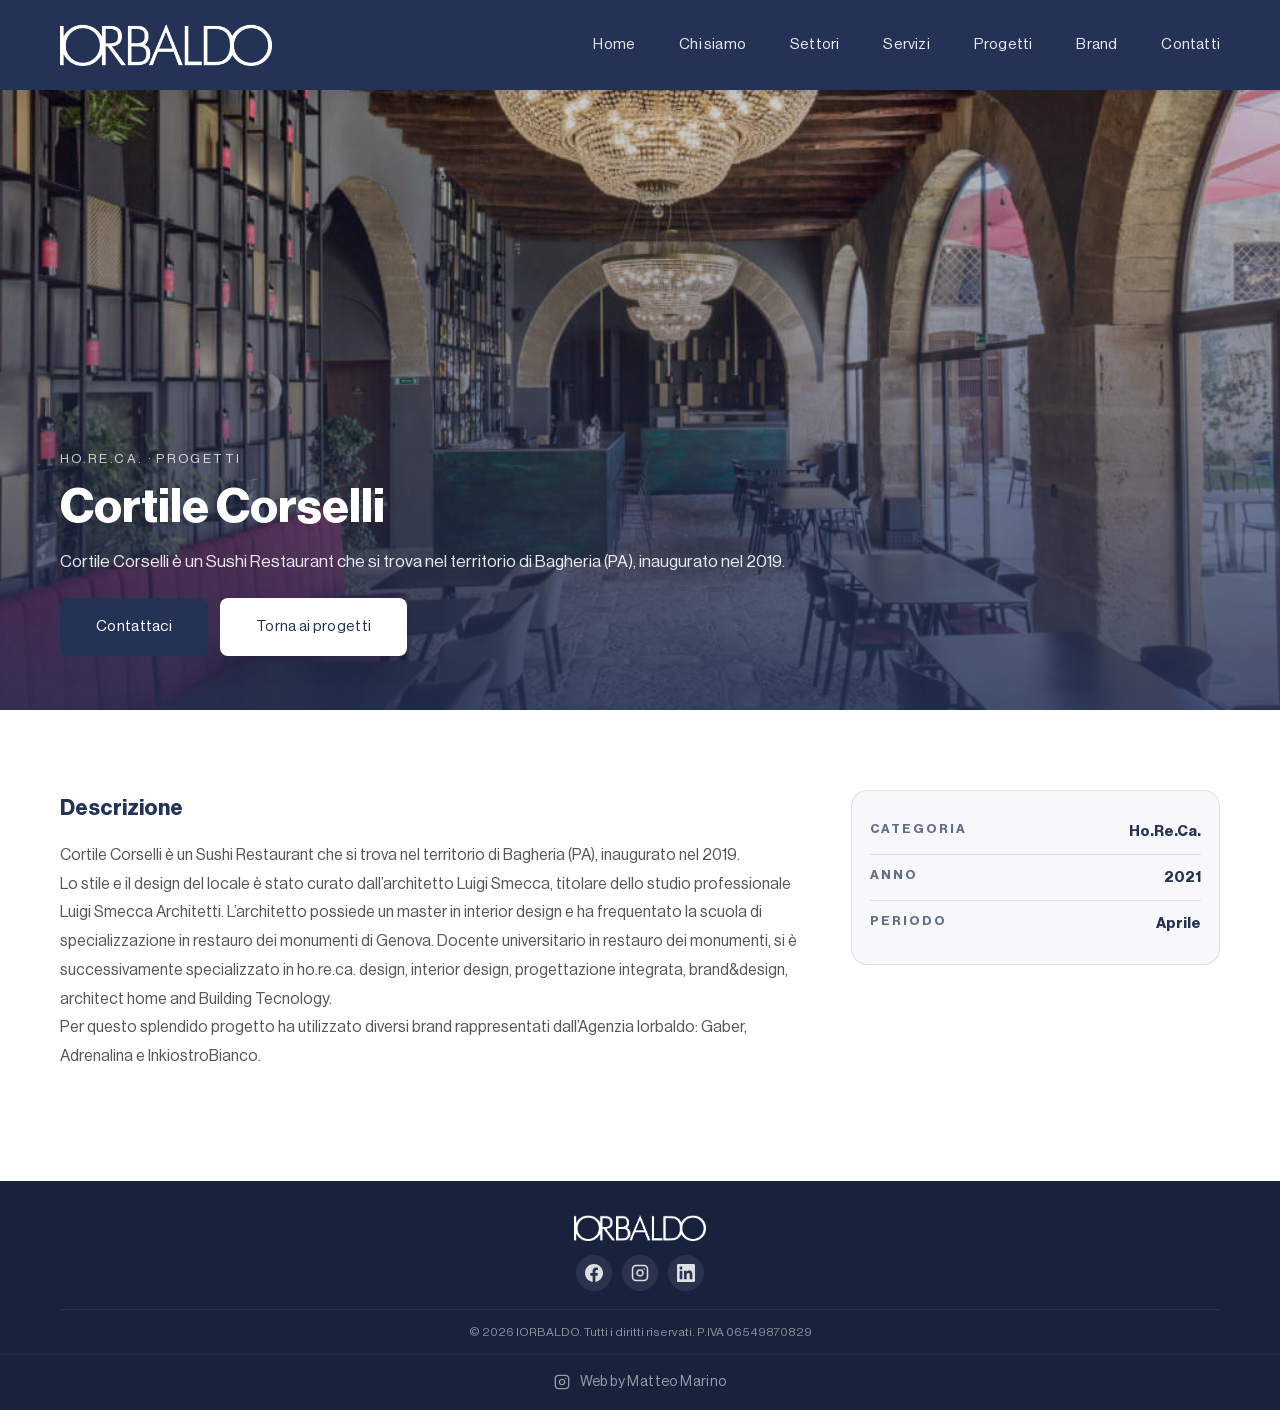
==== commit f81179a8: "1.2.1" ====
--- a/cortile-corselli.html
+++ b/cortile-corselli.html
@@ -3,15 +3,55 @@
 <head>
     <meta charset="UTF-8">
     <meta name="viewport" content="width=device-width, initial-scale=1.0">
-    <title>Cortile Corselli | IORBALDO 1934</title>
+    <title>Cortile Corselli | IORBALDO</title>
     <meta name="description" content="Cortile Corselli: Sushi Restaurant a Bagheria (PA), progetto inaugurato nel 2019 con interior curato da Luigi Smecca Architetti.">
-    <meta name="author" content="IORBALDO 1934">
-    <meta name="robots" content="index, follow">
-    <link rel="icon" type="image/png" href="favicon.png">
+    <meta name="author" content="IORBALDO">
+    <meta name="robots" content="index, follow, max-image-preview:large, max-snippet:-1, max-video-preview:-1">
+    <link rel="canonical" href="https://www.iorbaldo.it/cortile-corselli.html">
+    <link rel="alternate" hreflang="it-IT" href="https://www.iorbaldo.it/cortile-corselli.html">
+    <meta property="og:title" content="Cortile Corselli | IORBALDO">
+    <meta property="og:description" content="Sushi Restaurant a Bagheria (PA), inaugurato nel 2019. Progetto curato da Luigi Smecca Architetti.">
+    <meta property="og:type" content="article">
+    <meta property="og:url" content="https://www.iorbaldo.it/cortile-corselli.html">
+    <meta property="og:site_name" content="IORBALDO">
+    <meta property="og:locale" content="it_IT">
+    <meta property="og:image" content="https://www.iorbaldo.it/progetti/CortileCorselli/cortilecorselli.jpg">
+    <meta property="og:image:alt" content="Cortile Corselli">
+    <meta name="twitter:card" content="summary_large_image">
+    <meta name="twitter:title" content="Cortile Corselli | IORBALDO">
+    <meta name="twitter:description" content="Sushi Restaurant a Bagheria (PA), inaugurato nel 2019. Progetto curato da Luigi Smecca Architetti.">
+    <meta name="twitter:image" content="https://www.iorbaldo.it/progetti/CortileCorselli/cortilecorselli.jpg">
+    <link rel="icon" type="image/png" sizes="32x32" href="favicon.png">
+    <link rel="icon" type="image/png" sizes="16x16" href="favicon.png">
     <link rel="shortcut icon" href="favicon.ico">
     <link rel="apple-touch-icon" href="favicon.png">
     <meta name="theme-color" content="#243256">
     <link rel="stylesheet" href="style.css">
+    <script type="application/ld+json">
+        {
+            "@context": "https://schema.org",
+            "@type": "Article",
+            "headline": "Cortile Corselli",
+            "inLanguage": "it-IT",
+            "mainEntityOfPage": "https://www.iorbaldo.it/cortile-corselli.html",
+            "image": [
+                "https://www.iorbaldo.it/progetti/CortileCorselli/cortilecorselli.jpg"
+            ],
+            "author": {
+                "@type": "Organization",
+                "name": "IORBALDO",
+                "url": "https://www.iorbaldo.it/"
+            },
+            "publisher": {
+                "@type": "Organization",
+                "name": "IORBALDO",
+                "logo": {
+                    "@type": "ImageObject",
+                    "url": "https://www.iorbaldo.it/Logo%20IORBALDO%20Bianco.png"
+                }
+            }
+        }
+    </script>
 </head>
 <body class="project-page">
     <header id="header" class="header">
@@ -73,7 +113,7 @@
                             Lo stile e il design del locale è stato curato dall’architetto Luigi Smecca, titolare dello studio professionale Luigi Smecca Architetti. L’architetto possiede un master in interior design e ha frequentato la scuola di specializzazione in restauro dei monumenti di Genova. Docente universitario in restauro dei monumenti, si è successivamente specializzato in ho.re.ca. design, interior design, progettazione integrata, brand&design, architect home and Building Tecnology.
                         </p>
                         <p>
-                            Per questo splendido progetto ha utilizzato diversi brand rappresentati dall’Agenzia Iorbaldo1934: Gaber, Adrenalina e InkiostroBianco.
+                            Per questo splendido progetto ha utilizzato diversi brand rappresentati dall’Agenzia Iorbaldo: Gaber, Adrenalina e InkiostroBianco.
                         </p>
                     </div>
                     <aside class="project-aside" aria-label="Dettagli progetto">
@@ -104,12 +144,12 @@
                     <img src="Logo IORBALDO Bianco.png" alt="IORBALDO" class="footer-logo-image">
                 </a>
                 <div class="footer-social">
-                    <a href="#" aria-label="Facebook" class="social-link">
+                    <a href="https://www.facebook.com/100064039034545/" aria-label="Facebook" class="social-link" target="_blank" rel="noopener noreferrer">
                         <svg width="18" height="18" viewBox="0 0 24 24" fill="currentColor">
                             <path d="M24 12.073c0-6.627-5.373-12-12-12s-12 5.373-12 12c0 5.99 4.388 10.954 10.125 11.854v-8.385H7.078v-3.47h3.047V9.43c0-3.007 1.792-4.669 4.533-4.669 1.312 0 2.686.235 2.686.235v2.953H15.83c-1.491 0-1.956.925-1.956 1.874v2.25h3.328l-.532 3.47h-2.796v8.385C19.612 23.027 24 18.062 24 12.073z"/>
                         </svg>
                     </a>
-                    <a href="#" aria-label="Instagram" class="social-link">
+                    <a href="https://www.instagram.com/iorbaldo1934?igsh=MWw1bjVmcWhidGc3eg%3D%3D&utm_source=qr" aria-label="Instagram" class="social-link" target="_blank" rel="noopener noreferrer">
                         <svg width="18" height="18" viewBox="0 0 24 24" fill="none" stroke="currentColor" stroke-width="2" stroke-linecap="round" stroke-linejoin="round">
                             <rect x="2" y="2" width="20" height="20" rx="5" ry="5"></rect>
                             <path d="M16 11.37A4 4 0 1 1 12.63 8 4 4 0 0 1 16 11.37z"></path>
@@ -124,7 +164,7 @@
                 </div>
             </div>
             <div class="footer-bottom">
-                <p>&copy; 2026 IORBALDO 1934. Tutti i diritti riservati. P.IVA 06549870829</p>
+                <p>&copy; 2026 IORBALDO. Tutti i diritti riservati. P.IVA 06549870829</p>
             </div>
         </div>
     </footer>
--- a/style.css
+++ b/style.css
@@ -1,5 +1,5 @@
 /* =========================================
-   IORBALDO 1934 - PREMIUM FURNITURE AGENCY
+   IORBALDO - PREMIUM FURNITURE AGENCY
    ========================================= */
 
 @font-face {
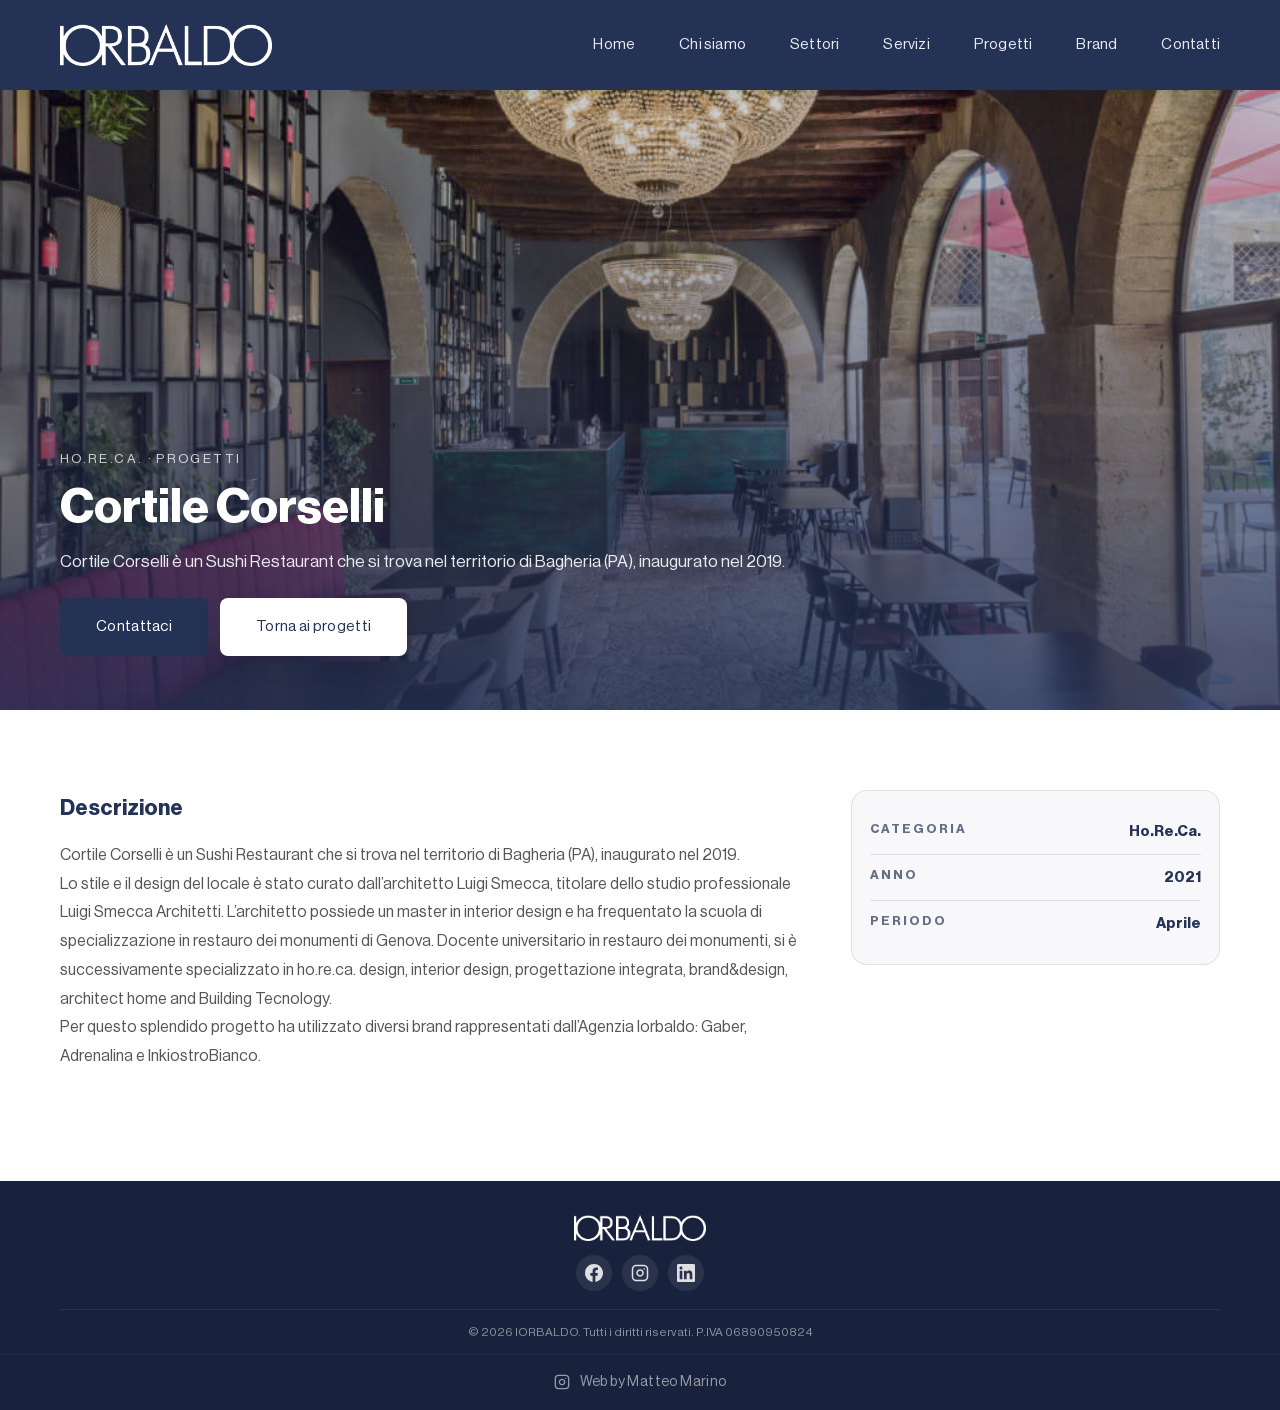
==== commit 74f970a7: "1.2.3" ====
--- a/cortile-corselli.html
+++ b/cortile-corselli.html
@@ -164,7 +164,7 @@
                 </div>
             </div>
             <div class="footer-bottom">
-                <p>&copy; 2026 IORBALDO. Tutti i diritti riservati. P.IVA 06549870829</p>
+                <p>&copy; 2026 IORBALDO. Tutti i diritti riservati. P.IVA 06890950824</p>
             </div>
         </div>
     </footer>
--- a/style.css
+++ b/style.css
@@ -1504,6 +1504,16 @@
     min-height: 76px;
 }
 
+.brand-logo a {
+    display: flex;
+    align-items: center;
+    justify-content: center;
+    width: 100%;
+    height: 100%;
+    text-decoration: none;
+    outline: none;
+}
+
 .brand-logo img {
     width: auto;
     max-width: 100%;
